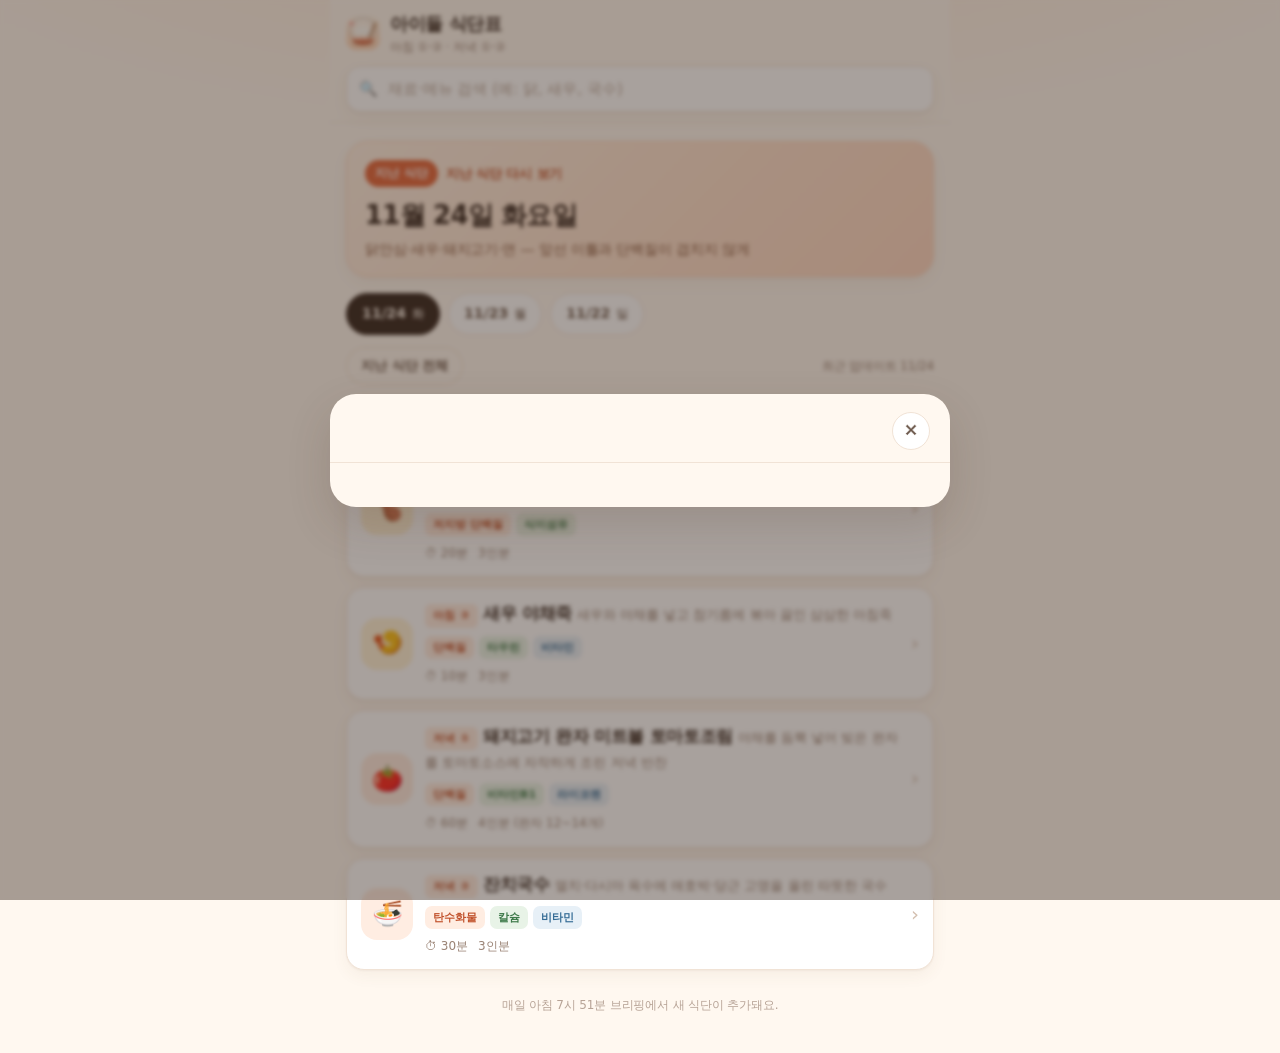
==== index.html @ 80a379bf "아이들 식단표 PWA: 11/22~11/24 식단 12개, 검색·장보기 체크·오프라인 지원" ====
<!DOCTYPE html>
<html lang="ko">
<head>
<meta charset="utf-8">
<meta name="viewport" content="width=device-width, initial-scale=1, viewport-fit=cover">
<title>아이들 식단표</title>
<meta name="description" content="아이들과 함께 먹는 아침·저녁 식단과 레시피를 매일 쌓아 두는 식단표">
<meta name="theme-color" content="#E4693F">
<meta name="mobile-web-app-capable" content="yes">
<meta name="apple-mobile-web-app-capable" content="yes">
<meta name="apple-mobile-web-app-status-bar-style" content="default">
<meta name="apple-mobile-web-app-title" content="아이들 식단">
<link rel="manifest" href="manifest.webmanifest">
<link rel="icon" href="icons/favicon-64.png" sizes="64x64" type="image/png">
<link rel="apple-touch-icon" href="icons/icon-192.png">
<link rel="stylesheet" href="styles.css">
</head>
<body>
<div class="app">

  <header class="topbar">
    <div class="topbar__row">
      <div class="brand">
        <img class="brand__icon" src="icons/icon-192.png" alt="" width="34" height="34">
        <div class="brand__text">
          <h1>아이들 식단표</h1>
          <p>아침 ①·② · 저녁 ①·②</p>
        </div>
      </div>
      <button class="iconbutton" id="installBtn" type="button" hidden>설치</button>
    </div>

    <div class="search">
      <span class="search__icon" aria-hidden="true">🔍</span>
      <input id="searchInput" type="search" inputmode="search" autocomplete="off"
             placeholder="재료·메뉴 검색 (예: 닭, 새우, 국수)" aria-label="재료나 메뉴 검색">
      <button class="search__clear" id="searchClear" type="button" aria-label="검색어 지우기" hidden>✕</button>
    </div>
  </header>

  <main id="main">

    <section class="hero" id="hero" aria-live="polite">
      <div class="hero__top">
        <span class="hero__badge" id="heroBadge">오늘</span>
        <span class="hero__meta" id="heroMeta"></span>
      </div>
      <h2 class="hero__date" id="heroDate">불러오는 중…</h2>
      <p class="hero__note" id="heroNote"></p>
    </section>

    <nav class="dates" id="dateBar" aria-label="날짜 선택"></nav>

    <div class="viewbar">
      <button class="chipbtn" id="allBtn" type="button" aria-pressed="false">지난 식단 전체</button>
      <span class="updated" id="updatedAt"></span>
    </div>

    <section id="content" class="content" aria-live="polite">
      <div class="skeleton" aria-hidden="true">
        <div class="sk sk--card"></div><div class="sk sk--card"></div><div class="sk sk--card"></div>
      </div>
    </section>

    <p class="footnote">매일 아침 7시 51분 브리핑에서 새 식단이 추가돼요.</p>
  </main>
</div>

<!-- 상세 보기 (바텀시트) -->
<div class="sheet" id="sheet" hidden>
  <div class="sheet__backdrop" data-close="1"></div>
  <div class="sheet__panel" role="dialog" aria-modal="true" aria-labelledby="sheetTitle">
    <div class="sheet__grab" aria-hidden="true"></div>
    <div class="sheet__head">
      <div>
        <p class="sheet__crumb" id="sheetCrumb"></p>
        <h3 class="sheet__title" id="sheetTitle"></h3>
      </div>
      <button class="sheet__close" type="button" data-close="1" aria-label="닫기">✕</button>
    </div>
    <div class="sheet__body" id="sheetBody"></div>
  </div>
</div>

<script src="app.js"></script>
</body>
</html>
---- styles.css ----
/* 아이들 식단표 — 따뜻한 모바일 퍼스트 스타일 */
:root {
  --cream: #FFF8F0;
  --cream-deep: #FCEEDF;
  --paper: #FFFFFF;
  --ink: #3A2B23;
  --ink-soft: #6B574A;
  --sub: #9A8375;
  --line: #F1E3D6;
  --brand: #E4693F;
  --brand-dark: #C1512B;
  --brand-soft: #FFEDE2;
  --gold: #F0AE3C;
  --gold-soft: #FFF3D9;
  --green: #5F9A6A;
  --green-soft: #E8F3E7;
  --blue: #4C88B8;
  --blue-soft: #E7F0F7;
  --purple: #8A72B8;
  --purple-soft: #F0EAF8;
  --radius: 18px;
  --shadow-sm: 0 1px 2px rgba(90, 55, 35, .05), 0 6px 16px rgba(120, 78, 52, .06);
  --shadow-lg: 0 18px 44px rgba(80, 50, 32, .16);
}

* { box-sizing: border-box; -webkit-tap-highlight-color: transparent; }

html { -webkit-text-size-adjust: 100%; }

body {
  margin: 0;
  background:
    radial-gradient(1200px 420px at 50% -160px, #FFE9D6 0%, rgba(255, 233, 214, 0) 70%),
    var(--cream);
  color: var(--ink);
  font-family: "Pretendard", "Apple SD Gothic Neo", "Malgun Gothic", "Noto Sans KR",
    system-ui, -apple-system, "Segoe UI", Roboto, sans-serif;
  font-size: 16px;
  line-height: 1.55;
  letter-spacing: -0.01em;
  min-height: 100dvh;
}

.app {
  max-width: 620px;
  margin: 0 auto;
  padding: 0 16px calc(32px + env(safe-area-inset-bottom));
}

/* ---------- 상단 ---------- */
.topbar {
  position: sticky;
  top: 0;
  z-index: 20;
  margin: 0 -16px;
  padding: calc(10px + env(safe-area-inset-top)) 16px 10px;
  background: linear-gradient(180deg, rgba(255, 248, 240, .97) 60%, rgba(255, 248, 240, .82) 100%);
  backdrop-filter: saturate(140%) blur(10px);
  -webkit-backdrop-filter: saturate(140%) blur(10px);
  border-bottom: 1px solid rgba(241, 227, 214, .7);
}

.topbar__row { display: flex; align-items: center; justify-content: space-between; gap: 10px; }

.brand { display: flex; align-items: center; gap: 10px; min-width: 0; }
.brand__icon { width: 34px; height: 34px; border-radius: 10px; flex: none; }
.brand__text { min-width: 0; }
.brand h1 { margin: 0; font-size: 18px; font-weight: 800; letter-spacing: -0.02em; }
.brand p { margin: 0; font-size: 12px; color: var(--sub); }

.iconbutton {
  flex: none;
  border: 1px solid var(--brand);
  background: var(--brand);
  color: #fff;
  font: inherit;
  font-size: 13px;
  font-weight: 700;
  padding: 8px 14px;
  border-radius: 999px;
  cursor: pointer;
}

/* 검색 */
.search {
  display: flex;
  align-items: center;
  gap: 8px;
  margin-top: 10px;
  background: var(--paper);
  border: 1px solid var(--line);
  border-radius: 14px;
  padding: 0 12px;
  height: 46px;
  box-shadow: var(--shadow-sm);
}
.search:focus-within { border-color: #F0C4AC; box-shadow: 0 0 0 3px rgba(228, 105, 63, .12); }
.search__icon { font-size: 15px; opacity: .7; }
.search input {
  flex: 1;
  min-width: 0;
  border: 0;
  outline: 0;
  background: transparent;
  font: inherit;
  font-size: 15px;
  color: var(--ink);
}
.search input::placeholder { color: #B9A79A; }
.search input::-webkit-search-cancel-button { display: none; }
.search__clear {
  border: 0;
  background: var(--cream-deep);
  color: var(--ink-soft);
  width: 26px; height: 26px;
  border-radius: 50%;
  font-size: 12px;
  cursor: pointer;
  line-height: 1;
}

/* ---------- 오늘 배너 ---------- */
.hero {
  margin: 18px 0 14px;
  padding: 18px 18px 16px;
  background: linear-gradient(135deg, #FFF1E4 0%, #FFE3CF 55%, #FFD9C4 100%);
  border: 1px solid #FFD8C1;
  border-radius: 22px;
  box-shadow: var(--shadow-sm);
}
.hero__top { display: flex; align-items: center; gap: 8px; flex-wrap: wrap; }
.hero__badge {
  font-size: 12px; font-weight: 800; letter-spacing: .02em;
  color: #fff; background: var(--brand);
  padding: 4px 10px; border-radius: 999px;
}
.hero__meta { font-size: 13px; color: var(--brand-dark); font-weight: 600; }
.hero__date { margin: 8px 0 2px; font-size: 26px; font-weight: 800; letter-spacing: -0.03em; }
.hero__note { margin: 4px 0 0; font-size: 14px; color: #8A5B41; line-height: 1.5; }

/* ---------- 날짜 선택 ---------- */
.dates {
  display: flex;
  gap: 8px;
  overflow-x: auto;
  padding: 2px 0 10px;
  scrollbar-width: none;
}
.dates::-webkit-scrollbar { display: none; }
.datepill {
  flex: none;
  border: 1px solid var(--line);
  background: var(--paper);
  color: var(--ink-soft);
  border-radius: 999px;
  padding: 9px 15px;
  font: inherit;
  font-size: 14px;
  font-weight: 600;
  cursor: pointer;
  display: inline-flex;
  align-items: center;
  gap: 6px;
  min-height: 40px;
}
.datepill[aria-current="true"] {
  background: var(--ink);
  border-color: var(--ink);
  color: #FFF6EC;
}
.datepill__dow { font-size: 12px; opacity: .7; font-weight: 700; }

.viewbar { display: flex; align-items: center; justify-content: space-between; gap: 10px; margin: 2px 0 12px; }
.chipbtn {
  border: 1px dashed #E4CBB6;
  background: transparent;
  color: var(--ink-soft);
  border-radius: 999px;
  padding: 8px 14px;
  font: inherit;
  font-size: 13px;
  font-weight: 600;
  cursor: pointer;
}
.chipbtn[aria-pressed="true"] { background: var(--brand-soft); border-style: solid; border-color: #F5BFA6; color: var(--brand-dark); }
.updated { font-size: 12px; color: var(--sub); }

/* ---------- 식단 카드 ---------- */
.content { display: grid; gap: 12px; }

.daygroup { display: grid; gap: 10px; }
.daygroup__head {
  display: flex; align-items: baseline; gap: 8px; margin: 8px 2px 0;
}
.daygroup__date { font-size: 16px; font-weight: 800; }
.daygroup__note { font-size: 13px; color: var(--sub); }

.meal {
  display: flex;
  align-items: center;
  gap: 12px;
  width: 100%;
  text-align: left;
  background: var(--paper);
  border: 1px solid var(--line);
  border-radius: var(--radius);
  padding: 14px;
  box-shadow: var(--shadow-sm);
  font: inherit;
  color: inherit;
  cursor: pointer;
  min-height: 84px;
  transition: transform .12s ease, box-shadow .12s ease;
}
.meal:active { transform: scale(.988); box-shadow: 0 1px 2px rgba(90, 55, 35, .06); }
.meal__emoji {
  flex: none;
  width: 52px; height: 52px;
  border-radius: 16px;
  display: grid; place-items: center;
  font-size: 25px;
  background: var(--cream-deep);
}
.meal--breakfast .meal__emoji { background: var(--gold-soft); }
.meal--dinner .meal__emoji { background: var(--brand-soft); }
.meal__body { flex: 1; min-width: 0; }
.meal__slot {
  display: inline-block;
  font-size: 11px; font-weight: 800; letter-spacing: .04em;
  color: var(--brand-dark); background: var(--brand-soft);
  padding: 3px 8px; border-radius: 6px;
}
.meal__name {
  margin: 5px 0 0;
  font-size: 17px; font-weight: 700; letter-spacing: -0.02em;
  line-height: 1.35;
  overflow-wrap: anywhere;
}
.meal__sub { margin: 4px 0 0; font-size: 13px; color: var(--sub); line-height: 1.45; }
.meal__tags { display: flex; flex-wrap: wrap; gap: 5px; margin-top: 8px; }
.meal__foot { display: flex; align-items: center; gap: 10px; margin-top: 8px; font-size: 12px; color: var(--sub); }
.meal__time::before { content: "⏱ "; }
.meal__chev { flex: none; color: #D3BFAF; font-size: 20px; }

.tag {
  font-size: 11px;
  font-weight: 700;
  padding: 3px 8px;
  border-radius: 7px;
  background: var(--cream-deep);
  color: var(--ink-soft);
  white-space: nowrap;
}
.tag--a { background: var(--brand-soft); color: var(--brand-dark); }
.tag--b { background: var(--green-soft); color: #3E7A4A; }
.tag--c { background: var(--blue-soft); color: #356C96; }
.tag--d { background: var(--gold-soft); color: #9A6B12; }
.tag--e { background: var(--purple-soft); color: #6A549A; }

.hit { color: var(--brand-dark); font-weight: 800; background: #FFE7D8; border-radius: 4px; padding: 0 1px; }

.section-title { margin: 18px 2px 2px; font-size: 15px; font-weight: 800; }
.count { font-size: 13px; color: var(--sub); font-weight: 600; }

/* 빈 상태 / 오류 */
.empty {
  text-align: center;
  padding: 44px 18px;
  color: var(--sub);
  background: var(--paper);
  border: 1px dashed var(--line);
  border-radius: var(--radius);
}
.empty strong { display: block; color: var(--ink-soft); font-size: 16px; margin-bottom: 6px; }

/* 스켈레톤 */
.skeleton { display: grid; gap: 12px; }
.sk { height: 88px; border-radius: var(--radius); background: linear-gradient(100deg, #FBEEE2 30%, #FFF6ED 50%, #FBEEE2 70%); background-size: 220% 100%; animation: shimmer 1.3s infinite linear; }
@keyframes shimmer { from { background-position: 130% 0; } to { background-position: -30% 0; } }

.footnote { text-align: center; font-size: 12px; color: #B7A396; margin: 26px 0 6px; }

/* ---------- 상세 시트 ---------- */
.sheet { position: fixed; inset: 0; z-index: 50; display: flex; align-items: flex-end; justify-content: center; }
.sheet__backdrop { position: absolute; inset: 0; background: rgba(48, 32, 22, .42); backdrop-filter: blur(2px); animation: fade .18s ease; }
.sheet__panel {
  position: relative;
  width: 100%;
  max-width: 620px;
  max-height: 92dvh;
  background: var(--cream);
  border-radius: 26px 26px 0 0;
  box-shadow: var(--shadow-lg);
  display: flex;
  flex-direction: column;
  animation: rise .24s cubic-bezier(.22, .8, .3, 1);
}
@keyframes fade { from { opacity: 0; } to { opacity: 1; } }
@keyframes rise { from { transform: translateY(26px); opacity: .6; } to { transform: translateY(0); opacity: 1; } }
.sheet__grab { width: 42px; height: 4px; border-radius: 999px; background: #E2CBB8; margin: 8px auto 0; }
.sheet__head {
  display: flex; align-items: flex-start; justify-content: space-between; gap: 12px;
  padding: 10px 20px 12px;
  border-bottom: 1px solid var(--line);
}
.sheet__crumb { margin: 0; font-size: 12px; font-weight: 700; color: var(--brand-dark); }
.sheet__title { margin: 2px 0 0; font-size: 20px; font-weight: 800; letter-spacing: -0.03em; line-height: 1.3; }
.sheet__close {
  flex: none;
  width: 38px; height: 38px;
  border-radius: 50%;
  border: 1px solid var(--line);
  background: var(--paper);
  color: var(--ink-soft);
  font-size: 15px;
  cursor: pointer;
}
.sheet__body {
  overflow-y: auto;
  -webkit-overflow-scrolling: touch;
  padding: 16px 20px calc(28px + env(safe-area-inset-bottom));
}

.detail__meta { display: flex; flex-wrap: wrap; gap: 6px; margin-bottom: 6px; }
.detail__summary { margin: 6px 0 12px; font-size: 15px; color: var(--ink-soft); }
.detail__nutrients {
  font-size: 13px; color: var(--ink-soft);
  background: var(--paper); border: 1px solid var(--line);
  border-radius: 12px; padding: 10px 12px; margin-bottom: 14px;
}
.detail__nutrients b { color: var(--brand-dark); }

.detail h4 {
  display: flex; align-items: center; gap: 6px;
  margin: 20px 0 8px; font-size: 15px; font-weight: 800; letter-spacing: -0.01em;
}
.detail h4:first-child { margin-top: 0; }

.ing { background: var(--paper); border: 1px solid var(--line); border-radius: 14px; overflow: hidden; }
.ing__group {
  font-size: 12px; font-weight: 800; color: var(--brand-dark);
  background: var(--brand-soft);
  padding: 7px 14px;
}
.ing__row {
  display: flex; align-items: center; gap: 10px;
  padding: 11px 14px;
  border-top: 1px solid #F6EBE1;
  cursor: pointer;
  min-height: 46px;
}
.ing__row:first-child { border-top: 0; }
.ing__check {
  appearance: none;
  -webkit-appearance: none;
  flex: none;
  width: 22px; height: 22px;
  border-radius: 7px;
  border: 2px solid #E3CDBB;
  background: #FFFDFA;
  cursor: pointer;
  position: relative;
  transition: background .12s ease, border-color .12s ease;
}
.ing__check:checked { background: var(--brand); border-color: var(--brand); }
.ing__check:checked::after {
  content: "";
  position: absolute; left: 5px; top: 1px;
  width: 6px; height: 11px;
  border: solid #fff; border-width: 0 2.5px 2.5px 0;
  transform: rotate(45deg);
}
.ing__name { flex: 1; font-size: 15px; }
.ing__amount { font-size: 14px; color: var(--sub); text-align: right; }
.ing__row.is-done .ing__name,
.ing__row.is-done .ing__amount { text-decoration: line-through; color: #BCA797; }
.ing__bar {
  display: flex; align-items: center; justify-content: space-between;
  font-size: 12px; color: var(--sub); margin: 8px 2px 0;
}
.ing__bar button {
  border: 0; background: transparent; color: var(--brand-dark);
  font: inherit; font-size: 12px; font-weight: 700; cursor: pointer; padding: 6px;
}

.steps { counter-reset: step; margin: 0; padding: 0; list-style: none; display: grid; gap: 9px; }
.steps li {
  counter-increment: step;
  position: relative;
  background: var(--paper);
  border: 1px solid var(--line);
  border-radius: 14px;
  padding: 12px 14px 12px 46px;
  font-size: 15px;
  line-height: 1.55;
}
.steps li::before {
  content: counter(step);
  position: absolute; left: 12px; top: 11px;
  width: 24px; height: 24px;
  display: grid; place-items: center;
  border-radius: 50%;
  background: var(--brand-soft);
  color: var(--brand-dark);
  font-size: 12px; font-weight: 800;
}

.tip {
  position: relative;
  background: var(--gold-soft);
  border: 1px solid #F6E0AE;
  border-radius: 14px;
  padding: 13px 15px 13px 44px;
  font-size: 14.5px;
  line-height: 1.6;
  color: #6E5220;
}
.tip::before { content: "💡"; position: absolute; left: 14px; top: 12px; font-size: 17px; }

.srcs { display: grid; gap: 8px; }
.src {
  display: flex; align-items: center; gap: 10px;
  background: var(--paper);
  border: 1px solid var(--line);
  border-radius: 12px;
  padding: 11px 13px;
  text-decoration: none;
  color: inherit;
}
.src:active { background: #FFFBF6; }
.src__badge {
  flex: none; font-size: 11px; font-weight: 800;
  background: var(--blue-soft); color: #356C96;
  border-radius: 6px; padding: 3px 7px;
}
.src__badge--ref { background: var(--green-soft); color: #3E7A4A; }
.src__badge--alt { background: var(--purple-soft); color: #6A549A; }
.src__text { flex: 1; min-width: 0; }
.src__title { font-size: 14px; font-weight: 700; overflow: hidden; text-overflow: ellipsis; white-space: nowrap; }
.src__sub { font-size: 12px; color: var(--sub); }
.src__go { color: #B9A79A; font-size: 16px; }

.detail__note { margin: 8px 2px 0; font-size: 12.5px; color: var(--sub); }

@media (min-width: 560px) {
  .sheet { align-items: center; }
  .sheet__panel { border-radius: 26px; max-height: 88dvh; }
  .sheet__grab { display: none; }
  .sheet__head { padding-top: 18px; }
}

@media (prefers-reduced-motion: reduce) {
  * { animation-duration: .001ms !important; transition-duration: .001ms !important; }
}
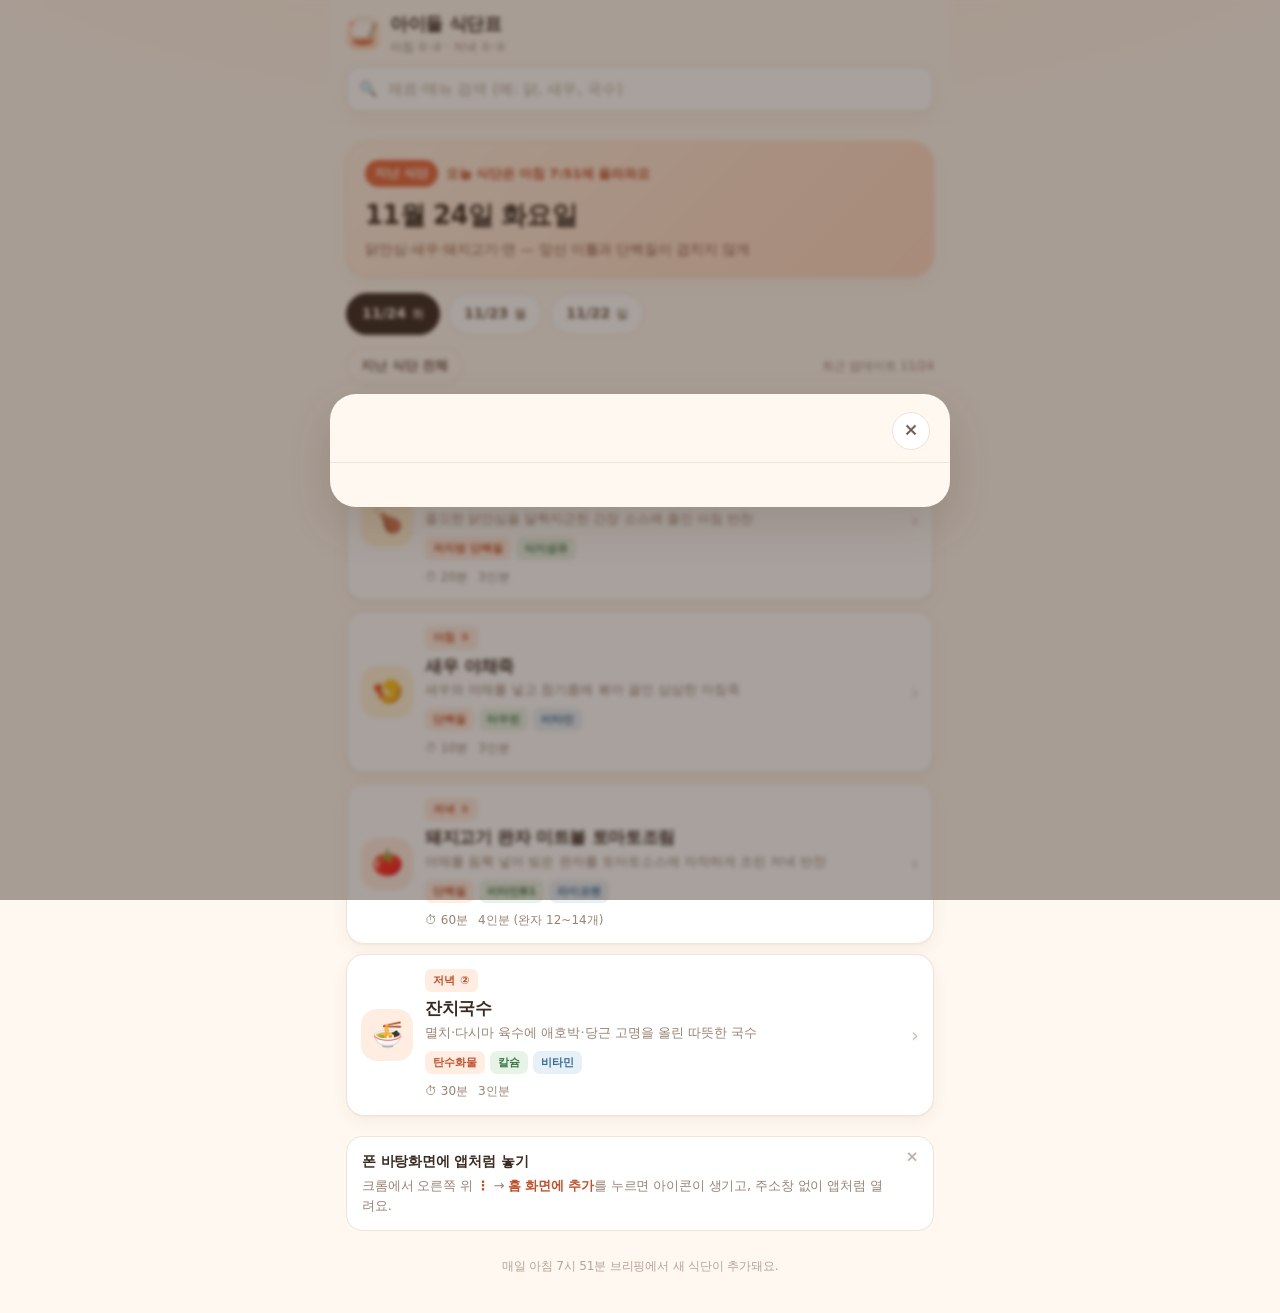
==== commit c3d9afa5: "홈 화면 추가 안내·설치 버튼 보완, JS 호환성 정리" ====
--- a/index.html
+++ b/index.html
@@ -62,6 +62,12 @@
       </div>
     </section>
 
+    <aside class="installhint" id="installHint" hidden>
+      <button class="installhint__close" type="button" id="installHintClose" aria-label="안내 닫기">✕</button>
+      <p class="installhint__title">폰 바탕화면에 앱처럼 놓기</p>
+      <p class="installhint__body">크롬에서 오른쪽 위 <b>⋮</b> → <b>홈 화면에 추가</b>를 누르면 아이콘이 생기고, 주소창 없이 앱처럼 열려요.</p>
+    </aside>
+
     <p class="footnote">매일 아침 7시 51분 브리핑에서 새 식단이 추가돼요.</p>
   </main>
 </div>
--- a/styles.css
+++ b/styles.css
@@ -183,6 +183,7 @@
   cursor: pointer;
 }
 .chipbtn[aria-pressed="true"] { background: var(--brand-soft); border-style: solid; border-color: #F5BFA6; color: var(--brand-dark); }
+.chipbtn:disabled { opacity: .4; cursor: default; }
 .updated { font-size: 12px; color: var(--sub); }
 
 /* ---------- 식단 카드 ---------- */
@@ -223,7 +224,7 @@
 }
 .meal--breakfast .meal__emoji { background: var(--gold-soft); }
 .meal--dinner .meal__emoji { background: var(--brand-soft); }
-.meal__body { flex: 1; min-width: 0; }
+.meal__body { flex: 1; min-width: 0; display: flex; flex-direction: column; align-items: flex-start; }
 .meal__slot {
   display: inline-block;
   font-size: 11px; font-weight: 800; letter-spacing: .04em;
@@ -277,6 +278,24 @@
 .skeleton { display: grid; gap: 12px; }
 .sk { height: 88px; border-radius: var(--radius); background: linear-gradient(100deg, #FBEEE2 30%, #FFF6ED 50%, #FBEEE2 70%); background-size: 220% 100%; animation: shimmer 1.3s infinite linear; }
 @keyframes shimmer { from { background-position: 130% 0; } to { background-position: -30% 0; } }
+
+/* 홈 화면 추가 안내 */
+.installhint {
+  position: relative;
+  margin-top: 20px;
+  padding: 14px 40px 14px 15px;
+  background: var(--paper);
+  border: 1px solid var(--line);
+  border-radius: 16px;
+}
+.installhint__title { margin: 0 0 3px; font-size: 14px; font-weight: 800; }
+.installhint__body { margin: 0; font-size: 13px; color: var(--sub); line-height: 1.55; }
+.installhint__body b { color: var(--brand-dark); }
+.installhint__close {
+  position: absolute; top: 8px; right: 8px;
+  border: 0; background: transparent; color: #C0AC9E;
+  font-size: 13px; padding: 6px; cursor: pointer; line-height: 1;
+}
 
 .footnote { text-align: center; font-size: 12px; color: #B7A396; margin: 26px 0 6px; }
 
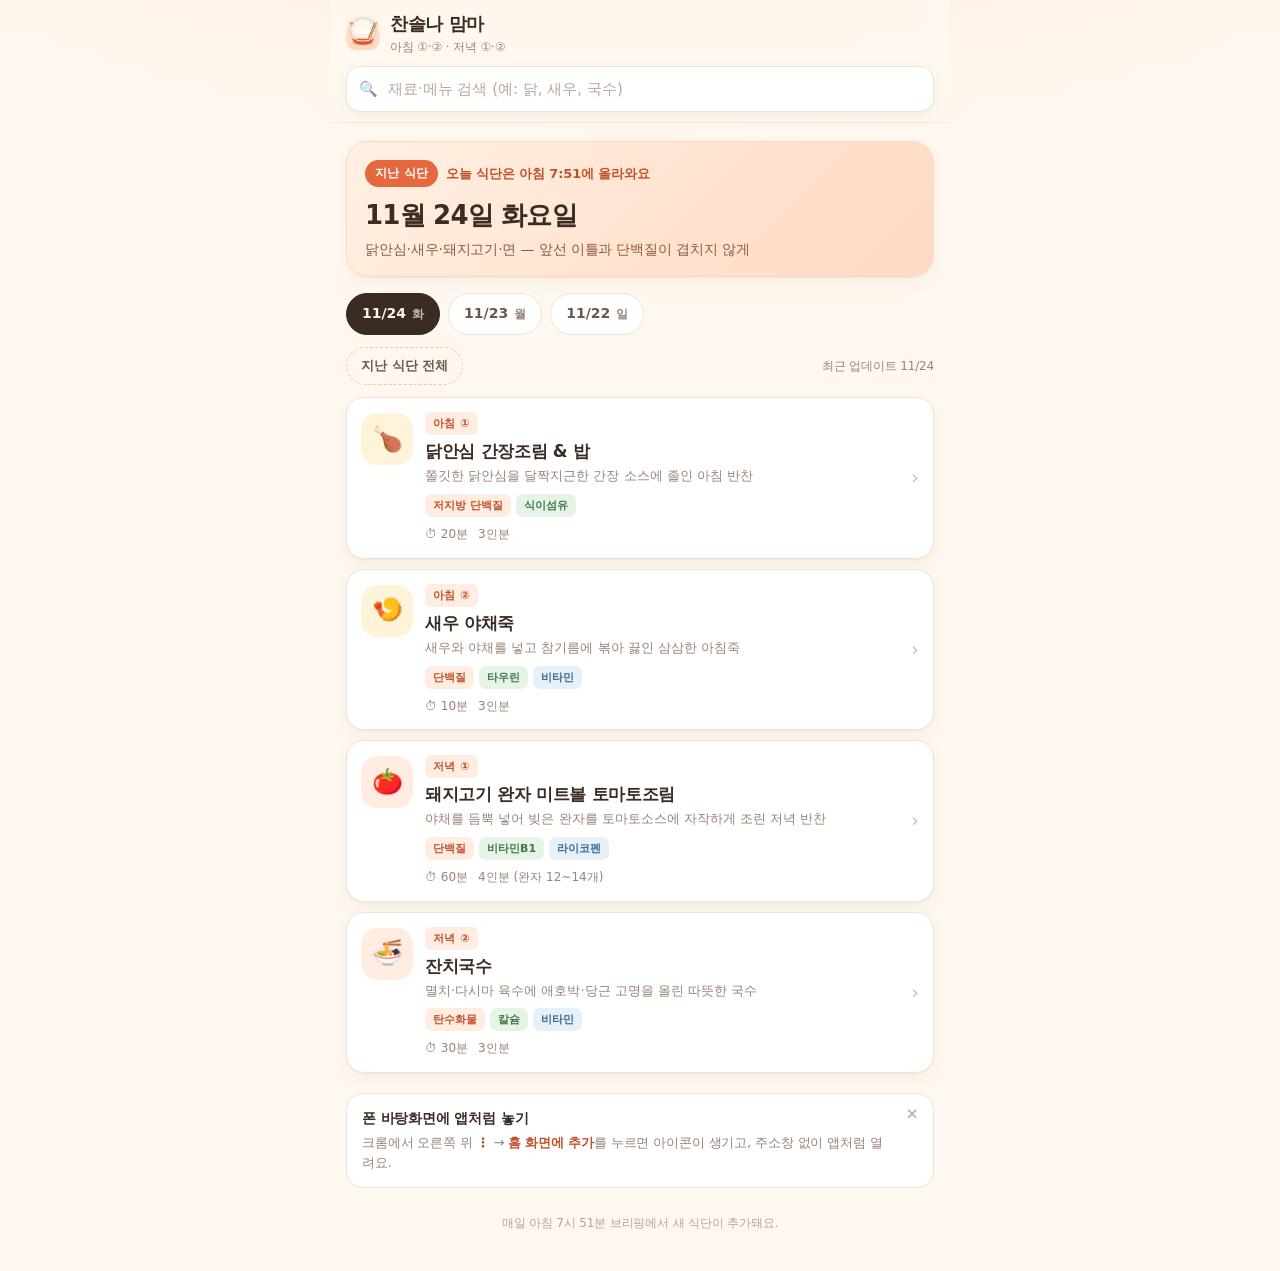
==== commit 41e8b2c5: "앱 이름 변경: 찬솔나 맘마" ====
--- a/index.html
+++ b/index.html
@@ -3,13 +3,13 @@
 <head>
 <meta charset="utf-8">
 <meta name="viewport" content="width=device-width, initial-scale=1, viewport-fit=cover">
-<title>아이들 식단표</title>
-<meta name="description" content="아이들과 함께 먹는 아침·저녁 식단과 레시피를 매일 쌓아 두는 식단표">
+<title>찬솔나 맘마</title>
+<meta name="description" content="찬솔나 맘마 — 아이들과 함께 먹는 아침·저녁 식단과 레시피를 매일 쌓아 두는 식단표">
 <meta name="theme-color" content="#E4693F">
 <meta name="mobile-web-app-capable" content="yes">
 <meta name="apple-mobile-web-app-capable" content="yes">
 <meta name="apple-mobile-web-app-status-bar-style" content="default">
-<meta name="apple-mobile-web-app-title" content="아이들 식단">
+<meta name="apple-mobile-web-app-title" content="찬솔나 맘마">
 <link rel="manifest" href="manifest.webmanifest">
 <link rel="icon" href="icons/favicon-64.png" sizes="64x64" type="image/png">
 <link rel="apple-touch-icon" href="icons/icon-192.png">
@@ -23,7 +23,7 @@
       <div class="brand">
         <img class="brand__icon" src="icons/icon-192.png" alt="" width="34" height="34">
         <div class="brand__text">
-          <h1>아이들 식단표</h1>
+          <h1>찬솔나 맘마</h1>
           <p>아침 ①·② · 저녁 ①·②</p>
         </div>
       </div>
--- a/styles.css
+++ b/styles.css
@@ -1,4 +1,4 @@
-/* 아이들 식단표 — 따뜻한 모바일 퍼스트 스타일 */
+/* 찬솔나 맘마 — 따뜻한 모바일 퍼스트 스타일 */
 :root {
   --cream: #FFF8F0;
   --cream-deep: #FCEEDF;
@@ -186,19 +186,124 @@
 .chipbtn:disabled { opacity: .4; cursor: default; }
 .updated { font-size: 12px; color: var(--sub); }
 
+/* ---------- 달력 (지난 식단 전체) ---------- */
+.calendar {
+  background: var(--paper);
+  border: 1px solid var(--line);
+  border-radius: 20px;
+  padding: 12px 10px 12px;
+  box-shadow: var(--shadow-sm);
+}
+
+.cal__head {
+  display: flex; align-items: center; justify-content: space-between; gap: 8px;
+  padding: 2px 4px 8px;
+}
+.cal__title { margin: 0; font-size: 17px; font-weight: 800; letter-spacing: -0.02em; }
+.cal__nav {
+  flex: none;
+  width: 36px; height: 36px;
+  display: grid; place-items: center;
+  padding: 0;
+  border: 1px solid var(--line);
+  border-radius: 50%;
+  background: var(--cream);
+  color: var(--ink-soft);
+  font: inherit;
+  font-size: 19px;
+  line-height: 1;
+  cursor: pointer;
+}
+.cal__nav:active { background: var(--cream-deep); }
+
+.cal__dow {
+  display: grid;
+  grid-template-columns: repeat(7, 1fr);
+  gap: 4px;
+  padding: 2px 0 8px;
+  margin-bottom: 8px;
+  border-bottom: 1px dashed var(--line);
+}
+.cal__dow span { text-align: center; font-size: 11px; font-weight: 800; color: var(--sub); }
+.cal__dow .is-sun { color: #D98A6E; }
+.cal__dow .is-sat { color: #7BA3C7; }
+
+.cal__grid { display: grid; grid-template-columns: repeat(7, 1fr); gap: 4px; }
+
+.cal__cell {
+  position: relative;
+  display: flex; flex-direction: column; align-items: center; justify-content: flex-start;
+  gap: 4px;
+  min-width: 0;
+  min-height: 52px;
+  padding: 5px 0 6px;
+  border: 1.5px solid transparent;
+  border-radius: 13px;
+  background: transparent;
+  color: var(--ink);
+  font: inherit;
+  cursor: default;
+  -webkit-appearance: none;
+  appearance: none;
+}
+.cal__cell--blank { pointer-events: none; }
+.cal__cell--has { background: #FFF4E9; cursor: pointer; }
+.cal__cell--has:active { background: var(--brand-soft); }
+.cal__cell--off .cal__num { color: #D3C0B1; font-weight: 600; }
+.cal__cell.is-sun.cal__cell--has:not(.is-today) .cal__num { color: #C9603F; }
+.cal__cell.is-sat.cal__cell--has:not(.is-today) .cal__num { color: #4C88B8; }
+.cal__cell.is-selected {
+  background: var(--brand-soft);
+  border-color: #F2B79B;
+  box-shadow: 0 2px 8px rgba(228, 105, 63, .13);
+}
+
+.cal__num {
+  width: 26px; height: 26px;
+  display: grid; place-items: center;
+  border-radius: 50%;
+  font-size: 13.5px;
+  font-weight: 700;
+  line-height: 1;
+}
+.cal__cell.is-today .cal__num {
+  background: var(--brand);
+  color: #fff;
+  font-weight: 800;
+  box-shadow: 0 2px 6px rgba(228, 105, 63, .34);
+}
+
+.cal__dots { display: flex; align-items: center; justify-content: center; gap: 2px; height: 4px; }
+.dot { display: inline-block; width: 4px; height: 4px; border-radius: 50%; }
+.dot--am { background: var(--gold); }
+.dot--pm { background: var(--brand); }
+.cal__cell.is-today .dot--pm { background: var(--brand-dark); }
+
+.cal__legend {
+  display: flex; flex-wrap: wrap; align-items: center; justify-content: center;
+  gap: 4px 12px;
+  margin: 10px 0 0;
+  font-size: 11.5px;
+  color: var(--sub);
+}
+.cal__legend span { display: inline-flex; align-items: center; gap: 5px; }
+
+.calday { margin-top: 16px; scroll-margin-top: 96px; }
+.calday .daygroup__head { margin-top: 0; }
+
 /* ---------- 식단 카드 ---------- */
 .content { display: grid; gap: 12px; }
 
 .daygroup { display: grid; gap: 10px; }
 .daygroup__head {
-  display: flex; align-items: baseline; gap: 8px; margin: 8px 2px 0;
-}
-.daygroup__date { font-size: 16px; font-weight: 800; }
-.daygroup__note { font-size: 13px; color: var(--sub); }
+  display: flex; align-items: baseline; flex-wrap: wrap; gap: 2px 8px; margin: 8px 2px 0;
+}
+.daygroup__date { font-size: 16px; font-weight: 800; white-space: nowrap; }
+.daygroup__note { flex: 1 1 12ch; min-width: 0; font-size: 13px; color: var(--sub); }
 
 .meal {
   display: flex;
-  align-items: center;
+  align-items: flex-start;
   gap: 12px;
   width: 100%;
   text-align: left;
@@ -221,6 +326,7 @@
   display: grid; place-items: center;
   font-size: 25px;
   background: var(--cream-deep);
+  margin-top: 1px;
 }
 .meal--breakfast .meal__emoji { background: var(--gold-soft); }
 .meal--dinner .meal__emoji { background: var(--brand-soft); }
@@ -238,10 +344,11 @@
   overflow-wrap: anywhere;
 }
 .meal__sub { margin: 4px 0 0; font-size: 13px; color: var(--sub); line-height: 1.45; }
+.meal__hit { margin-top: 5px; font-size: 12px; color: var(--brand-dark); background: #FFF3EA; border-radius: 6px; padding: 2px 7px; }
 .meal__tags { display: flex; flex-wrap: wrap; gap: 5px; margin-top: 8px; }
 .meal__foot { display: flex; align-items: center; gap: 10px; margin-top: 8px; font-size: 12px; color: var(--sub); }
 .meal__time::before { content: "⏱ "; }
-.meal__chev { flex: none; color: #D3BFAF; font-size: 20px; }
+.meal__chev { flex: none; color: #D3BFAF; font-size: 20px; align-self: center; }
 
 .tag {
   font-size: 11px;
@@ -301,6 +408,7 @@
 
 /* ---------- 상세 시트 ---------- */
 .sheet { position: fixed; inset: 0; z-index: 50; display: flex; align-items: flex-end; justify-content: center; }
+.sheet[hidden] { display: none; }
 .sheet__backdrop { position: absolute; inset: 0; background: rgba(48, 32, 22, .42); backdrop-filter: blur(2px); animation: fade .18s ease; }
 .sheet__panel {
   position: relative;
@@ -461,6 +569,14 @@
 
 .detail__note { margin: 8px 2px 0; font-size: 12.5px; color: var(--sub); }
 
+@media (max-width: 360px) {
+  .calendar { padding: 10px 8px; }
+  .cal__grid { gap: 3px; }
+  .cal__num { width: 24px; height: 24px; font-size: 13px; }
+  .cal__cell { min-height: 48px; }
+  .cal__cell--has { background: #FFF4E9; }
+}
+
 @media (min-width: 560px) {
   .sheet { align-items: center; }
   .sheet__panel { border-radius: 26px; max-height: 88dvh; }
